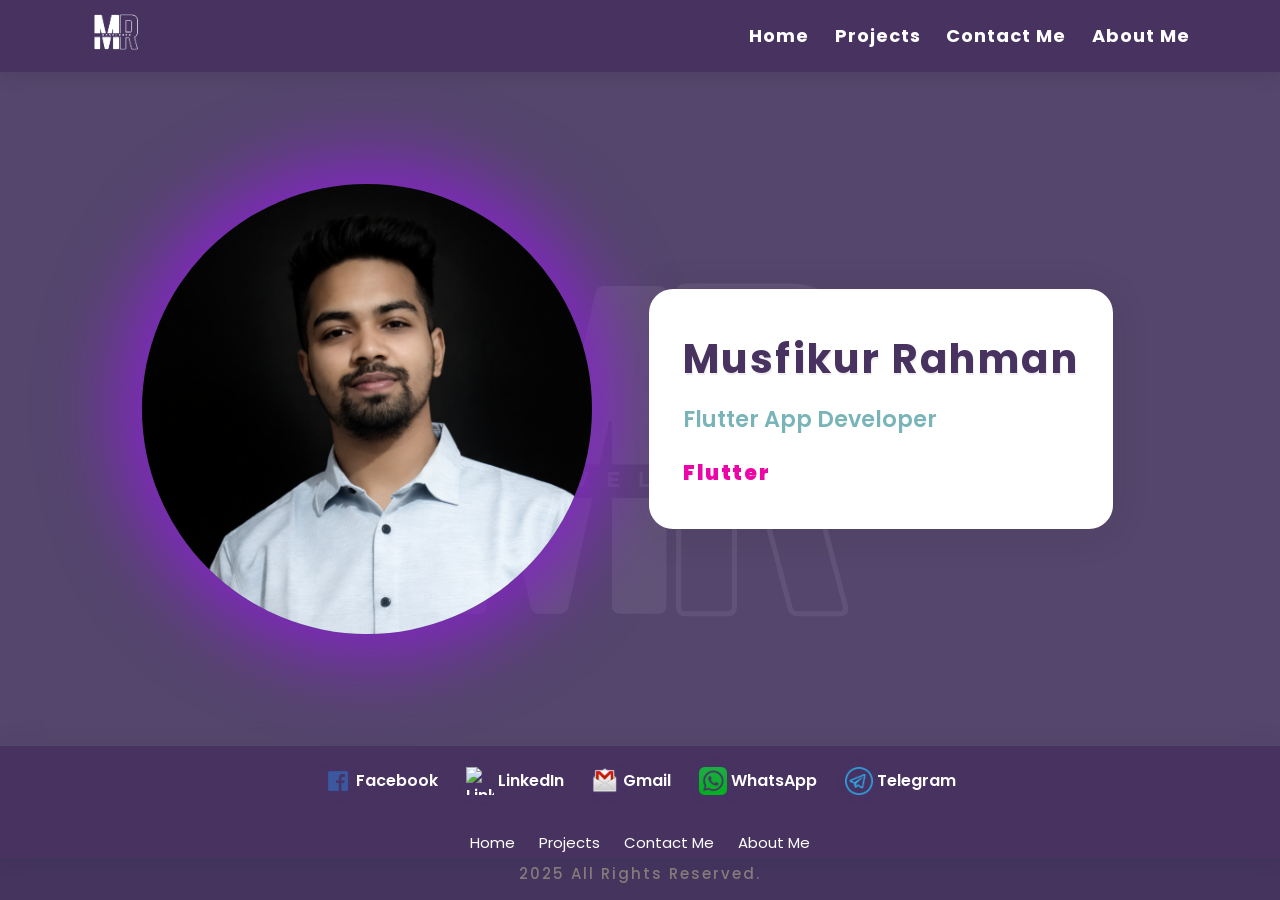
==== index1.html @ 00a0cdd2 ".." ====
<!DOCTYPE html>
<html lang="en">

<head>
    <meta charset="UTF-8" />
    <meta name="viewport" content="width=device-width, initial-scale=1.0" />
    <title>Musfikur Rahman</title>
    <link rel="stylesheet" href="2nd.css" />
    <link href="https://fonts.googleapis.com/css?family=Poppins:500,700&display=swap" rel="stylesheet">
</head>

<body>
    <header>
        <nav class="headers">
            <!-- Mobile layout container -->
            <div class="mobile-header">
              <div class="leftnav">
                <a href="#">
                  <img src="images/inverlogo.png" alt="Logo" style="width: 52px; height: 52px;">
                </a>
              </div>
              <!-- Hamburger / Close toggle -->
              <div class="menu-toggle" id="menu-toggle">
                <span class="menu-icon" id="menu-icon">&#9776;</span> <!-- ☰ -->
                <span class="close-icon" id="close-icon" style="display: none;">&times;</span> <!-- ✖ -->
              </div>
            </div>
          
            <!-- Actual navigation list -->
            <div class="rightnav" id="nav-menu">
              <ul>
                <li><a href="index.html">Home</a></li>
                <li><a href="projects.html">Projects</a></li>
                <li><a href="contact.html">Contact Me</a></li>
                <li><a href="about.html">About Me</a></li>
              </ul>
            </div>
          </nav>
          
      </header>
      
    <main class="mainly">
        <div class="main-wrapper">
            <div class="maindiv">
                <div class="profile-image-wrapper">
                    <img src="images/ppp.png" alt="Profile Image" class="profile-image">
                </div>
            </div>
            <div class="mainleftdiv">
                <div class="bio">
                    <div class="bio-name">Musfikur Rahman</div>
                    <div class="bio-title">Flutter App Developer</div>
                    <span id="element" class="typewriter"> Flutter | Java | Kotlin | Api Integration  </span>
                </div>
            </div>
        </div>
    </main>

    <footer class="foot">
        <a class="icon" href="https://www.facebook.com/musfikurrahmanosham" target="_blank">
            <img src="images/facebook.png" alt="Facebook" width="28" height="28">
            <span>Facebook</span>
        </a>
        <a class="icon" href="https://www.linkedin.com/in/musfikur-rahman-89439b25a/" target="_blank">
            <img class="icon" src="images/linkedin.png" alt="LinkedIn" width="28"
                height="28">
            <span>LinkedIn</span>
        </a>
        <a class="icon" href="mailto:musfikr589@gmail.com" target="_blank">
            <img class="icon" src="images/gmail.png" alt="Gmail" width="27"
                height="28">
            <span>Gmail</span>
        </a>
        <a class="icon" href="https://wa.me/+8801756575046" target="_blank">
            <img class="icon" src="images/whatsapp.png" alt="WhatsApp" width="28"
                height="28">
            <span>WhatsApp</span>
        </a>
        <a class="icon" href="https://t.me/musfikurrahmanosham" target="_blank">
            <img class="icon" src="images/telegram.png" alt="Telegram" width="28"
                height="28">
            <span>Telegram</span>
        </a>
        <div class="footlink">
            <a href="index.html">Home</a>
            <a href="projects.html">Projects</a>
            <a href="contact.html">Contact Me</a>
            <a href="about.html">About Me</a>
        </div>
    </footer>
    <h3 class="copyrights">2025 All Rights Reserved. </h3>
    <div id="root"></div>
    <script crossorigin="anonymous" src="//unpkg.com/same-runtime/dist/index.global.js"></script>
    <script type="module" src="main.ts"></script>
    <script src="main.js"></script>
    <script>
        const menuToggle = document.getElementById("menu-toggle");
        const navMenu = document.getElementById("nav-menu");
        const menuIcon = document.getElementById("menu-icon");
        const closeIcon = document.getElementById("close-icon");
      
        menuToggle.addEventListener("click", () => {
          navMenu.classList.toggle("active");
      
          const isOpen = navMenu.classList.contains("active");
          menuIcon.style.display = isOpen ? "none" : "inline";
          closeIcon.style.display = isOpen ? "inline" : "none";
        });
      </script>
      
</body>

</html>
---- 2nd.css ----
body {
  margin: 0;
  font-family: 'Poppins', Arial, sans-serif;
  background-color: rgb(68, 52, 94);
  color: #241e1c;
  min-height: 100vh;
  display: flex;
  flex-direction: column;
}

header {
  background: #473260;
  color: #fff;
  position: sticky;
  top: 0;
  z-index: 10;
  box-shadow: 0 4px 16px #241e1c20;
}

.headers {
  display: flex;
  align-items: center;
  justify-content: space-between;
  max-width: 1100px;
  margin: 0 auto;
  padding: 0.4rem 2vw;
}


.rightnav {
  transition: max-height 0.4s ease, opacity 0.4s ease;
  overflow: hidden;
}

.rightnav ul {
  display: flex;
  gap: 2vw;
  margin: 0;
  padding: 0;
  list-style: none;
}

.rightnav a {
  color: #fff;
  font-weight: 700;
  text-decoration: none;
  transition: color 0.2s;
  letter-spacing: 1px;
  font-size: 18px;
}

.rightnav a:hover {
  color: #79b5b8;
}

.menu-toggle {
  display: none;
  font-size: 32px;
  color: white;
  cursor: pointer;
  padding: 8px;
  z-index: 999;
}

.menu-icon,
.close-icon {
  font-weight: bold;
  transition: opacity 0.3s ease;
}

.mainly {
  flex: 1;
  display: flex;
  justify-content: center;
  align-items: center;
  min-height: 65vh;
  background: rgba(255, 255, 255, 0.09);
}

.main-wrapper {
  display: flex;
  flex-direction: row;
  align-items: center;
  justify-content: center;
  flex-wrap: wrap;
  gap: 2rem;
  
}

.maindiv {
  display: flex;
  justify-content: center;
  align-items: center;
}

.profile-image-wrapper {
  margin: 2rem 0;
  width: 450px;
  height: 450px;
  border-radius: 50%;
  overflow: hidden;
  box-shadow: 0 0 80px 20px #8823cd;
  transition: transform 0.3s ease;
}

.profile-image-wrapper:hover {
  transform: scale(1.05);
}

.profile-image {
  width: 100%;
  height: 100%;
  object-fit: cover;
  display: block;
}

.mainleftdiv {
  background: #fff;
  padding: 2.5rem 2.1rem;
  border-radius: 24px;
  box-shadow: 0 4px 40px #241e1c18;
  min-width: 320px;
  max-width: 410px;
  margin: 32px 2vw;
  text-align: center;
  animation: fadeIn 1.8s ease;
  min-height: 160px;
}

@keyframes fadeIn {
  from {
    opacity: 0;
    transform: translateY(32px);
  }
  to {
    opacity: 1;
    transform: none;
  }
}

.bio {
  display: flex;
  flex-direction: column;
  gap: 0.8rem;
}

.bio-name {
  font-size: 2.5rem;
  font-weight: 700;
  color: #473260;
  text-shadow: 1px 2px 0 #857b7a22;
  letter-spacing: 0.06em;
}

.bio-title {
  font-size: 1.4rem;
  color: #79b5b8;
  font-weight: 600;
}

.typewriter {
  color: #ed05a7;
  font-size: 1.25rem;
  font-weight: 900;
  letter-spacing: 0.08em;
  margin-top: 10px;
  display: inline-block;
}

footer.foot {
  background: #473260;
  color: #fff;
  padding: 1.3rem 0 0.2rem 0;
  display: flex;
  flex-wrap: wrap;
  justify-content: center;
  align-items: center;
  gap: 2.2vw;
  box-shadow: 0 -2px 28px #15334710;
}

.icon {
  display: flex;
  align-items: center;
  gap: 0.25rem;
  color: #fff;
  text-decoration: none;
  font-weight: 600;
  transition: color 0.2s;
  font-size: 16px;
}

.icon img {
  vertical-align: middle;
  filter: drop-shadow(1px 1px 5px #52349040);
}

.icon:hover {
  color: #79b5b8;
}

.footlink {
  flex-basis: 100%;
  text-align: center;
  margin-top: 7px;
}

.footlink a {
  color: #fff;
  margin: 0 10px;
  text-decoration: none;
  font-size: 15px;
}

.footlink a:hover {
  color: #79b5b8;
}

.copyrights {
  text-align: center;
  font-size: 15px;
  color: #857b7a;
  font-weight: 500;
  letter-spacing: 2px;
  margin-top: 0.25rem;
}

/* ========================== MEDIA QUERIES ========================== */

@media (max-width: 900px) {
  .main-wrapper {
    flex-direction: column;
    align-items: center;
    justify-content: flex-start;
    gap: 2rem;
  }

  .maindiv {
    margin-top: 2rem;
  }

  .mainleftdiv {
    max-width: 80vw;
    min-width: 50vw;
    padding: 2rem 1rem;
  }

  .profile-image-wrapper {
    width: 510px;
    height: 510px;
  }

  .headers {
    flex-direction: column;
    gap: 8px;
    padding: 0.5rem 1vw;
  }
}

@media (max-width: 600px) {
  .mainly {
    padding: 2rem 0;
    min-height: 40vh;
  }

  .main-wrapper {
    gap: 1.5rem;
  }

  .profile-image-wrapper {
    width: 330px;
    height: 330px;
  }

  .mainleftdiv {
    max-width: 98vw;
    min-width: 0;
    margin: 20px 1vw;
    padding: 1rem 0.4rem;
  }

  .bio-name {
    font-size: 1.7rem;
  }

  .menu-toggle {
    display: block;
  }

  .rightnav {
    max-height: 0;
    opacity: 0;
    display: block;
    width: 100%;
  }

  .rightnav.active {
    max-height: 400px;
    opacity: 1;
  }

  .rightnav ul {
    flex-direction: column;
    align-items: flex-start;
    background-color: #473260;
    padding: 1rem 1.5rem;
    border-radius: 10px;
  }

  .rightnav ul li {
    margin: 0.7rem 0;
  }

  .rightnav a {
    font-size: 17px;
  }

  .headers {
    flex-direction: column;
    align-items: stretch;
    padding-bottom: 2px;
  }

  footer.foot {
    gap: 5vw;
    padding-top: 0.4rem;
  }

  .rightnav ul {
    margin-top: 10px;
  }

  .headers {
    padding: 0.6rem 1rem;
  }

  .rightnav ul li a {
    font-size: 17px;
  }

  .rightnav ul {
    width: 100%;
  }
  .mobile-header {
    width: 100%;
    display: flex;
    justify-content: space-between;
    align-items: center;
  }

}


/* ===================== Contact Form Responsiveness ===================== */

form input,
form textarea,
form button {
  width: 100%; /* always take full width of container */
  box-sizing: border-box; /* include padding and border in width */
}

.mainleftdiv {
  text-align: left; /* better alignment for form on small screens */
}

@media (max-width: 768px) {
  .mainleftdiv {
    max-width: 95vw; /* make sure it never overflows */
    padding: 1rem 0.8rem; /* smaller padding on mobile */
    margin: 1rem auto; /* center it */
  }

  form {
    display: flex;
    flex-direction: column;
    gap: 1rem;
  }

  form button {
    padding: 0.8rem;
    font-size: 1rem;
  }
}

/* Optional: avoid horizontal scroll */
body, html {
  overflow-x: hidden;
}

/* Make form placeholders use the global font */
input::placeholder,
textarea::placeholder {
  font-family: 'Poppins', Arial, sans-serif;
  color: #888; /* optional: slightly grey for better look */
  font-weight: 400; /* optional: match body text weight */
  font-size: 1rem; /* optional: adjust size */
}


body::before {
  content: "";
  position: fixed;
  top: 0;
  left: 0;
  width: 100%;
  height: 100%;
  background: url("images/inverlogo.png") no-repeat center center;
  background-size: 500px; /* adjust size of watermark */
  opacity: 0.08; /* faint transparency */
  pointer-events: none; /* don’t block clicks */
  z-index: -1; /* keep it behind everything */
}
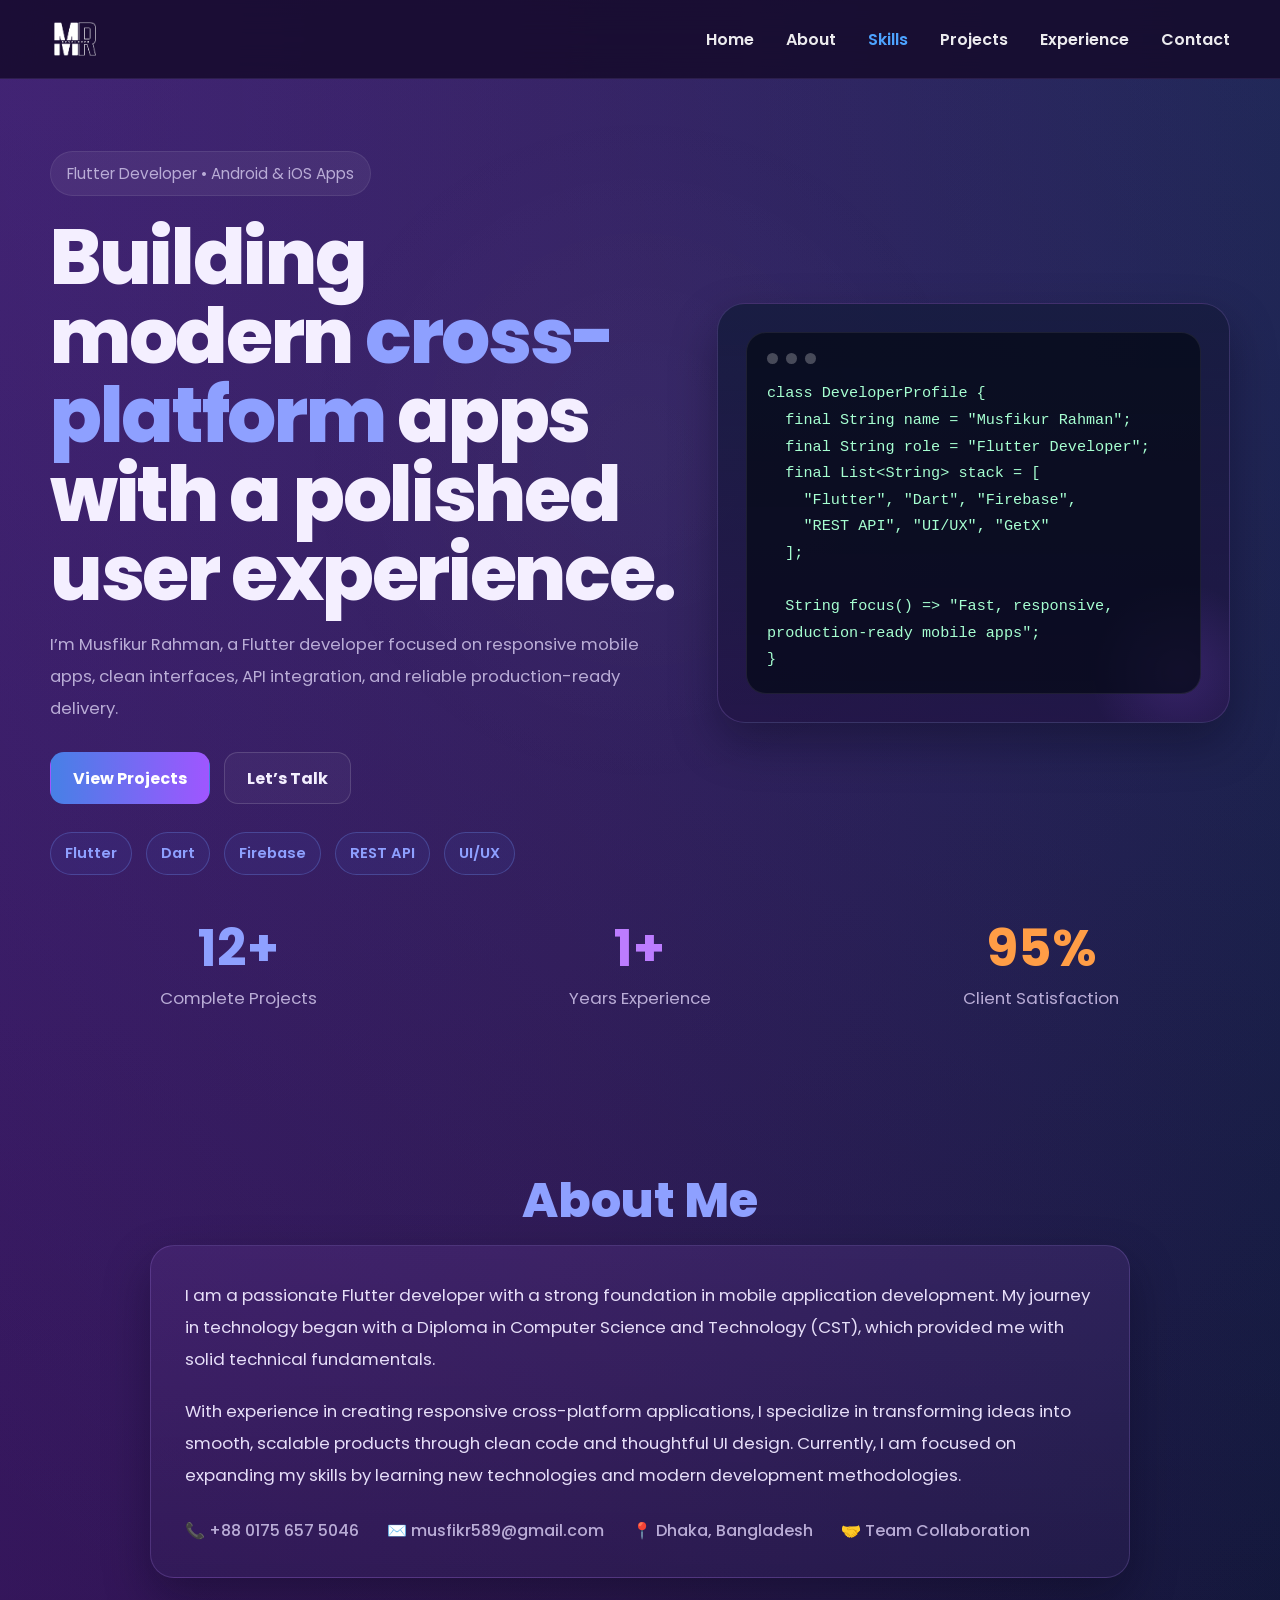
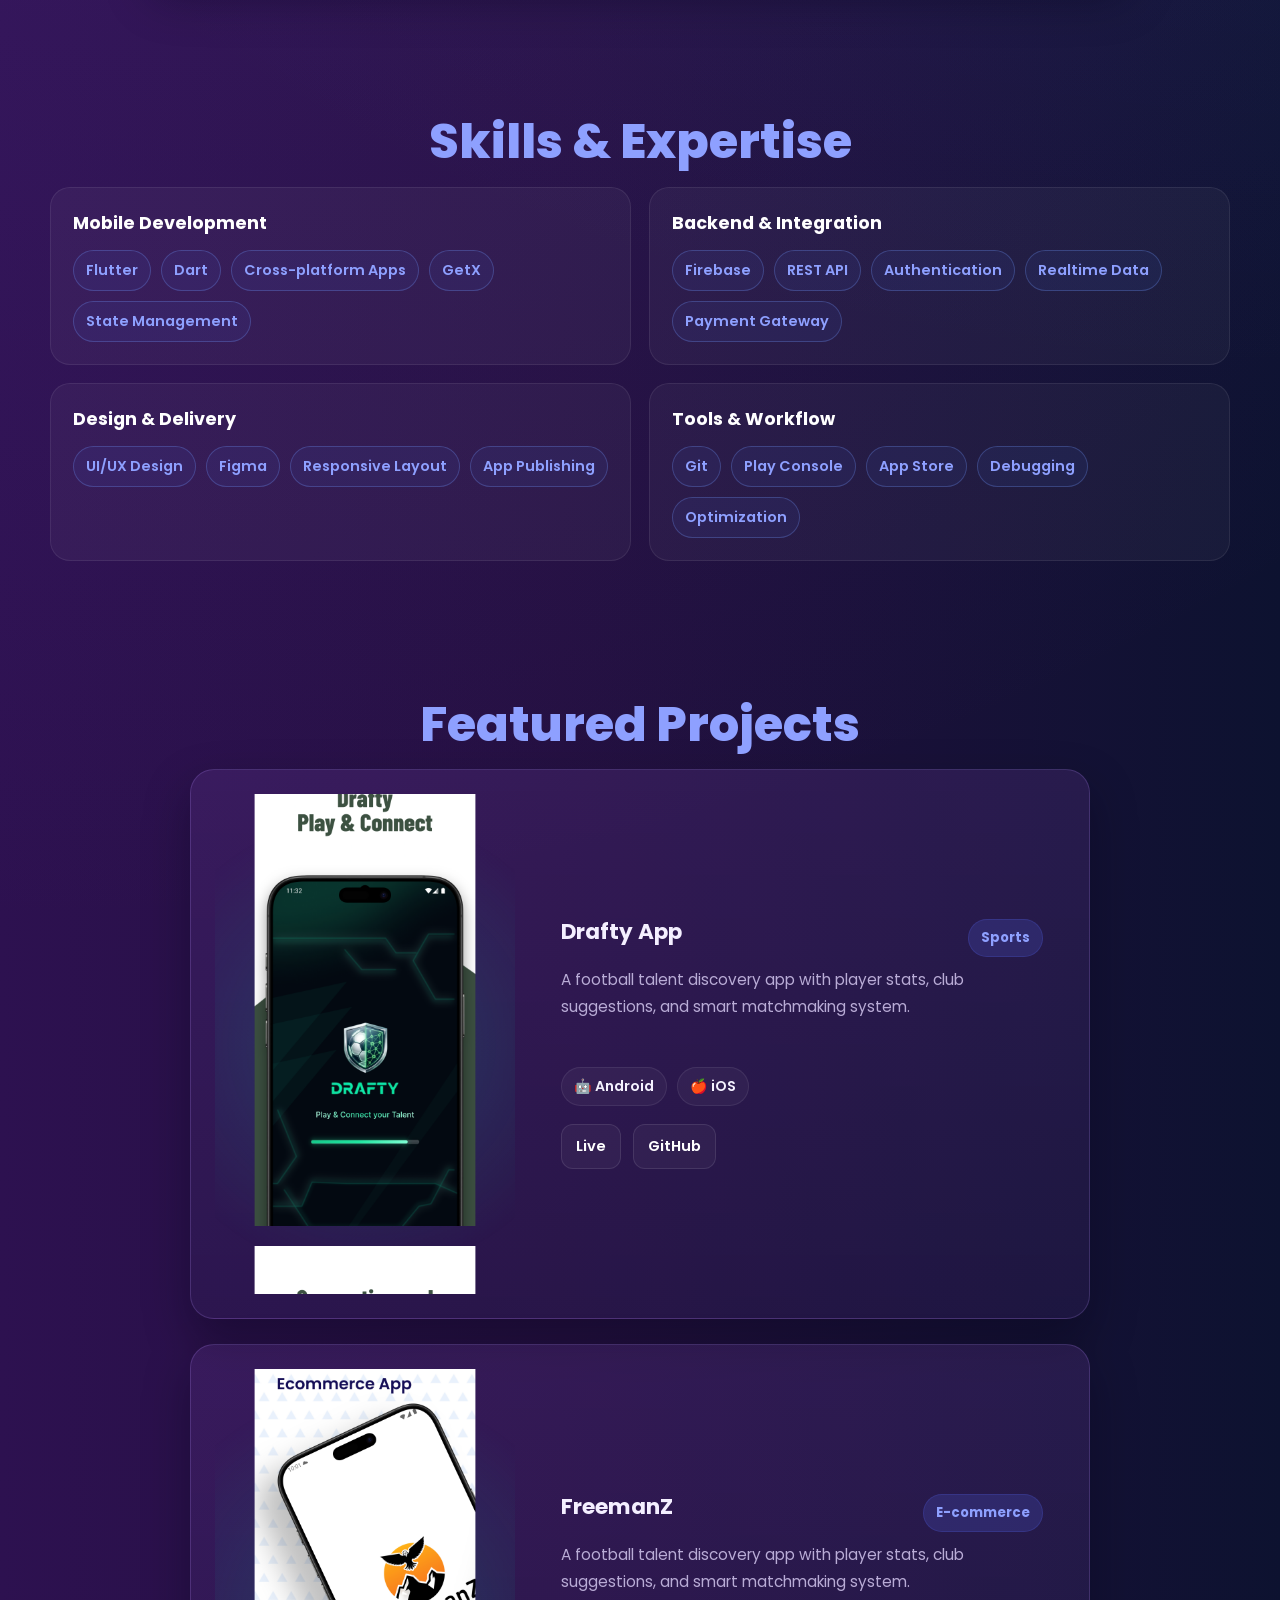
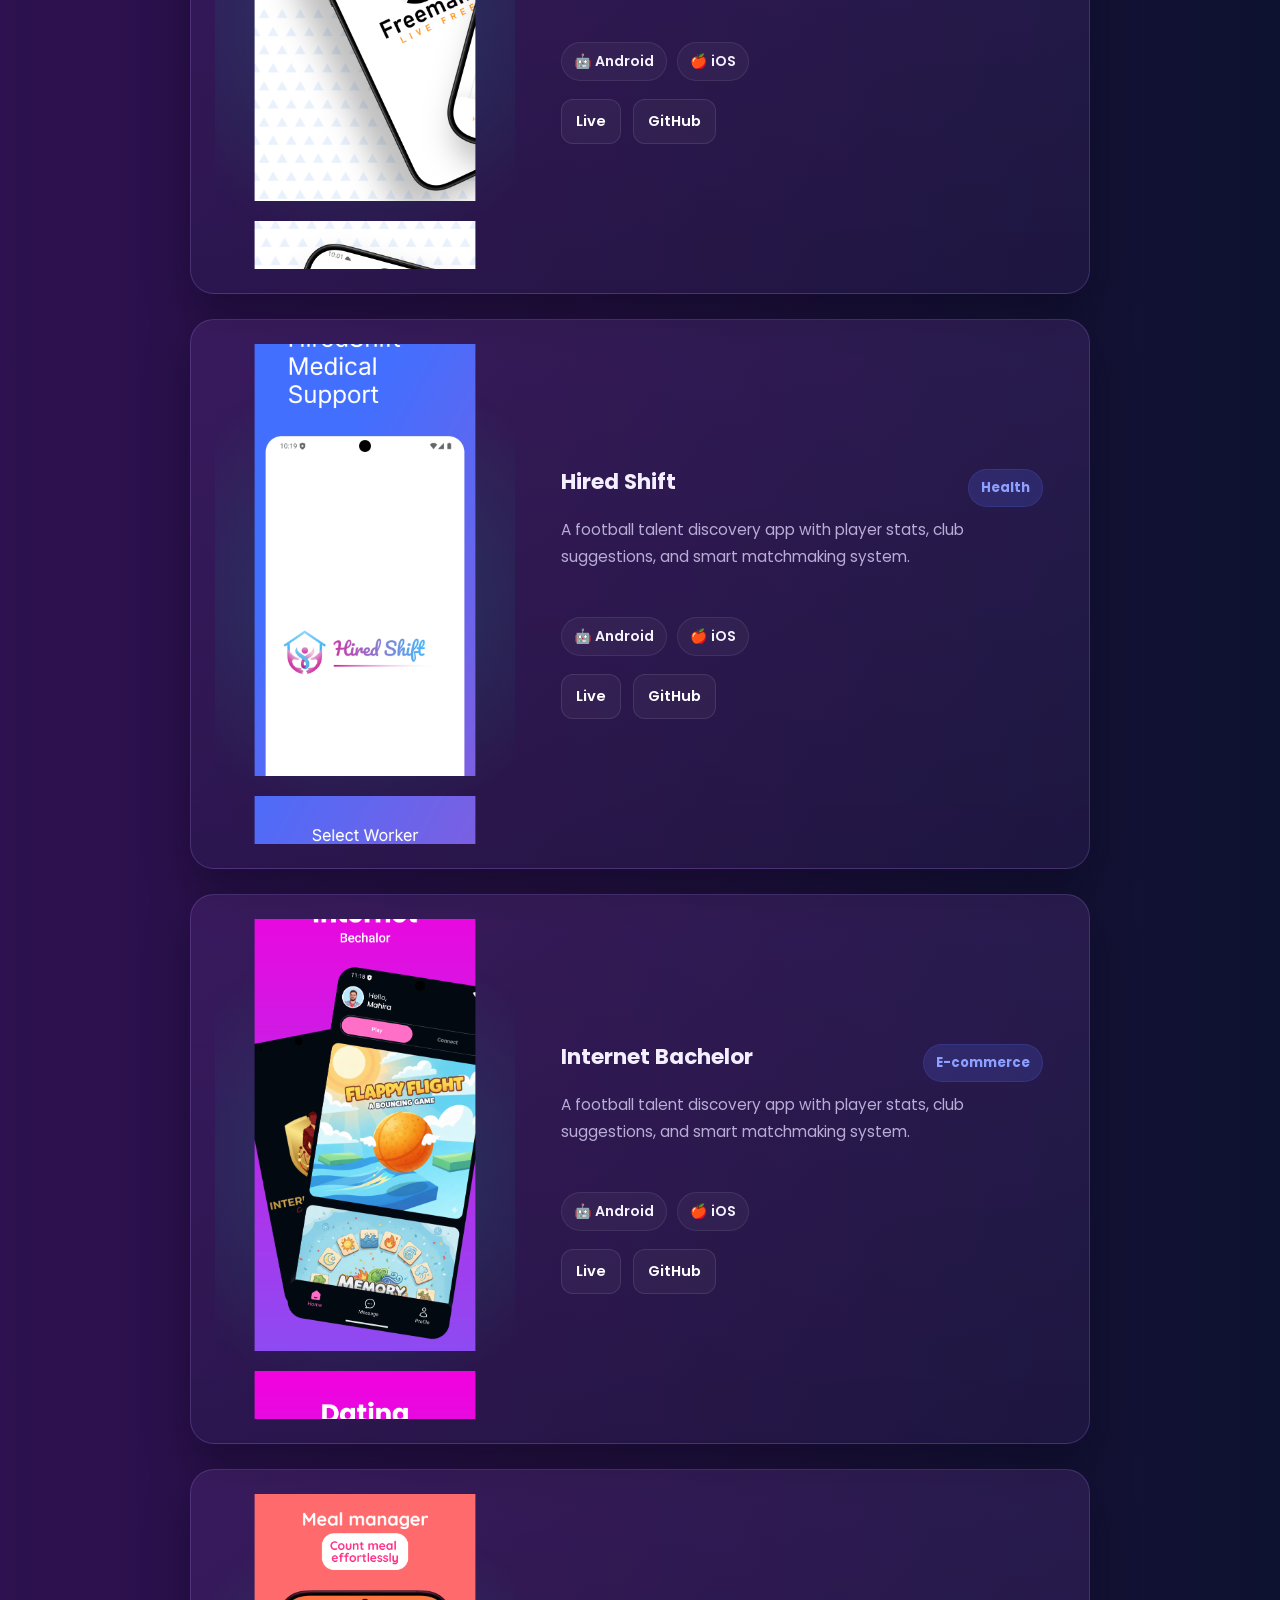
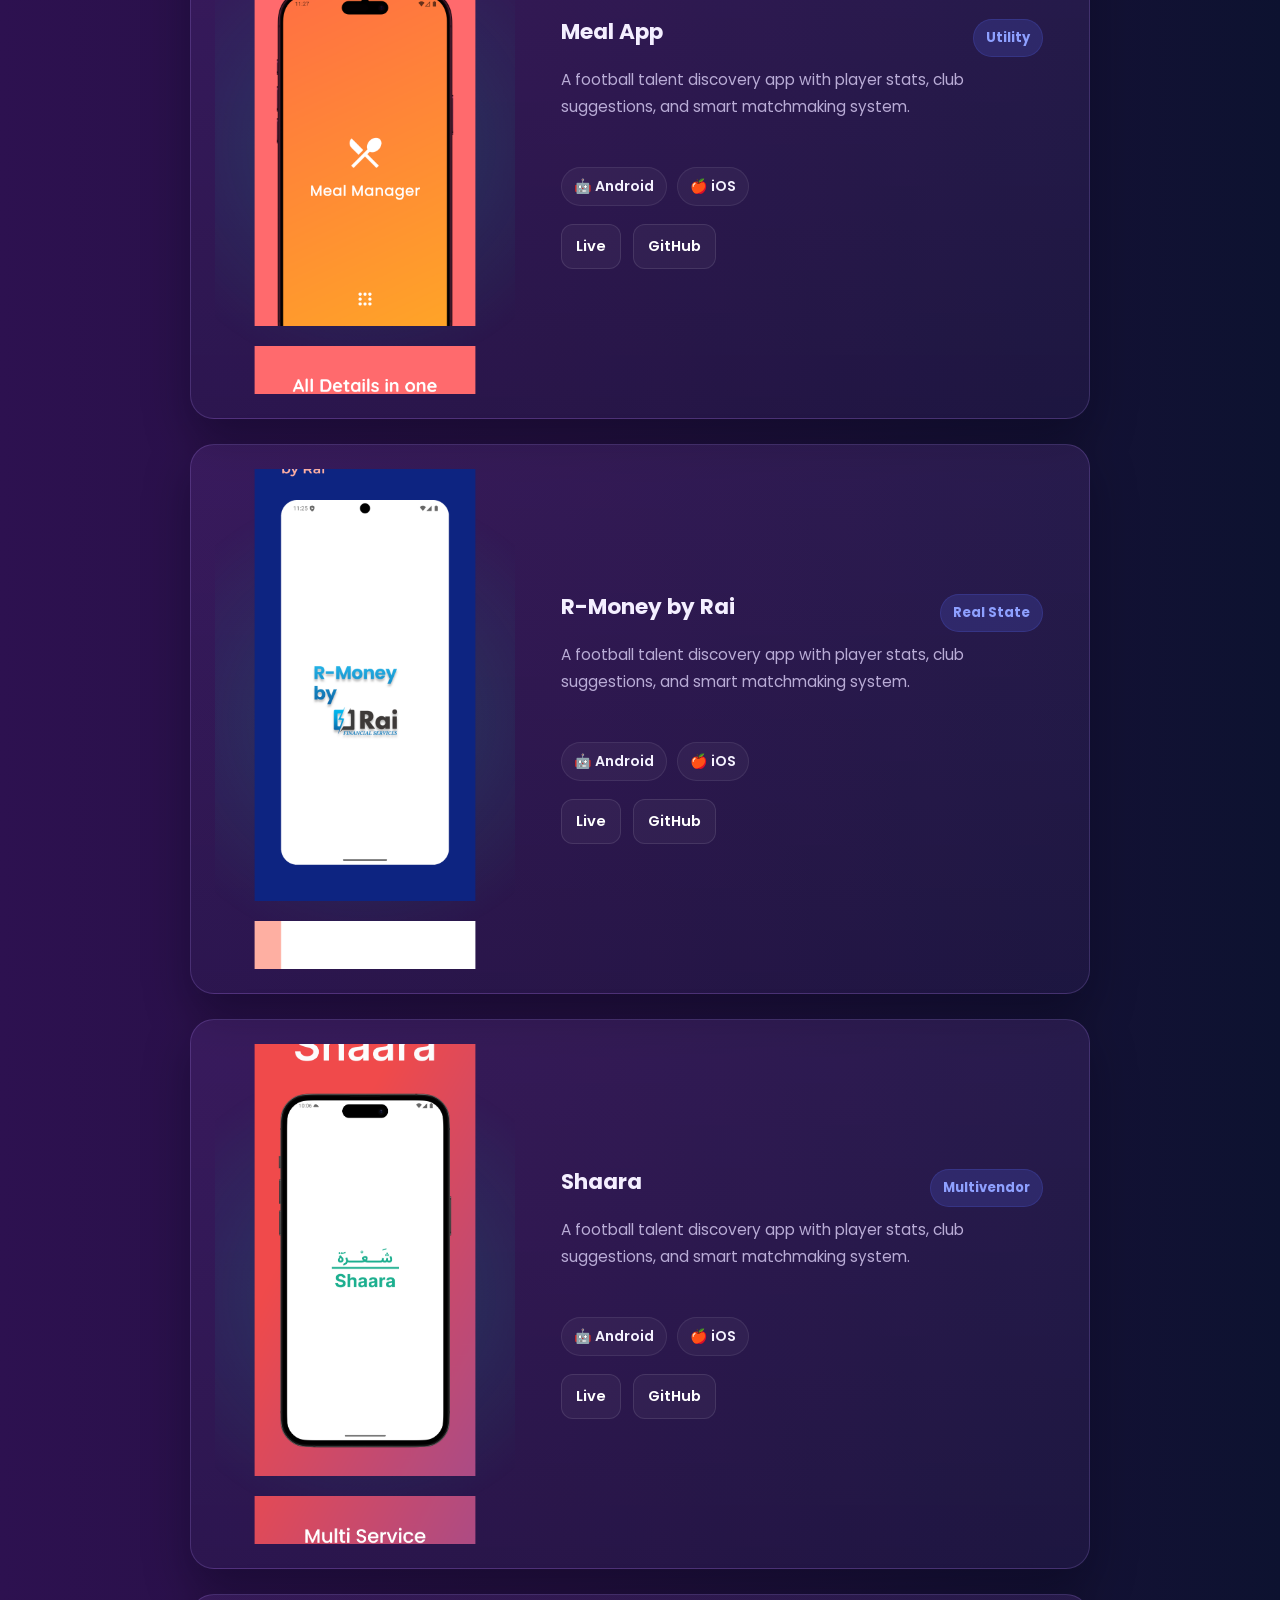
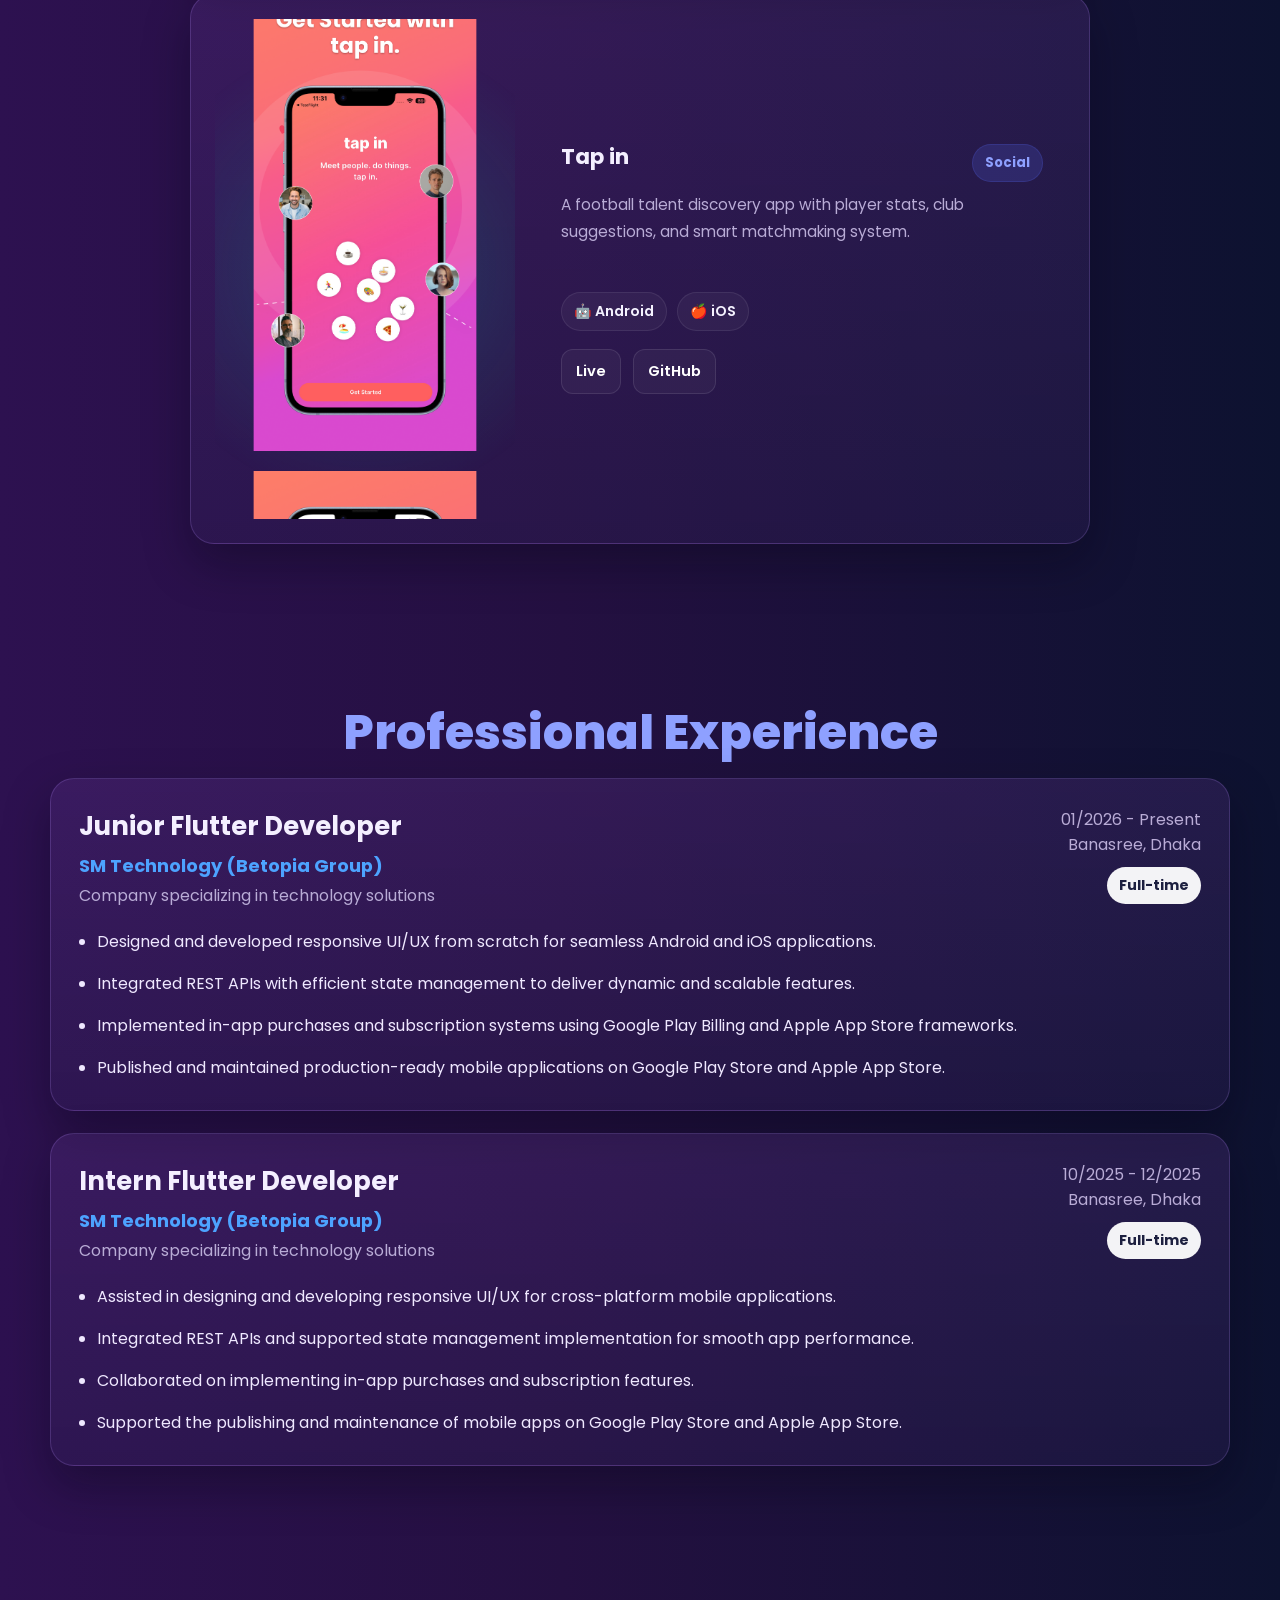
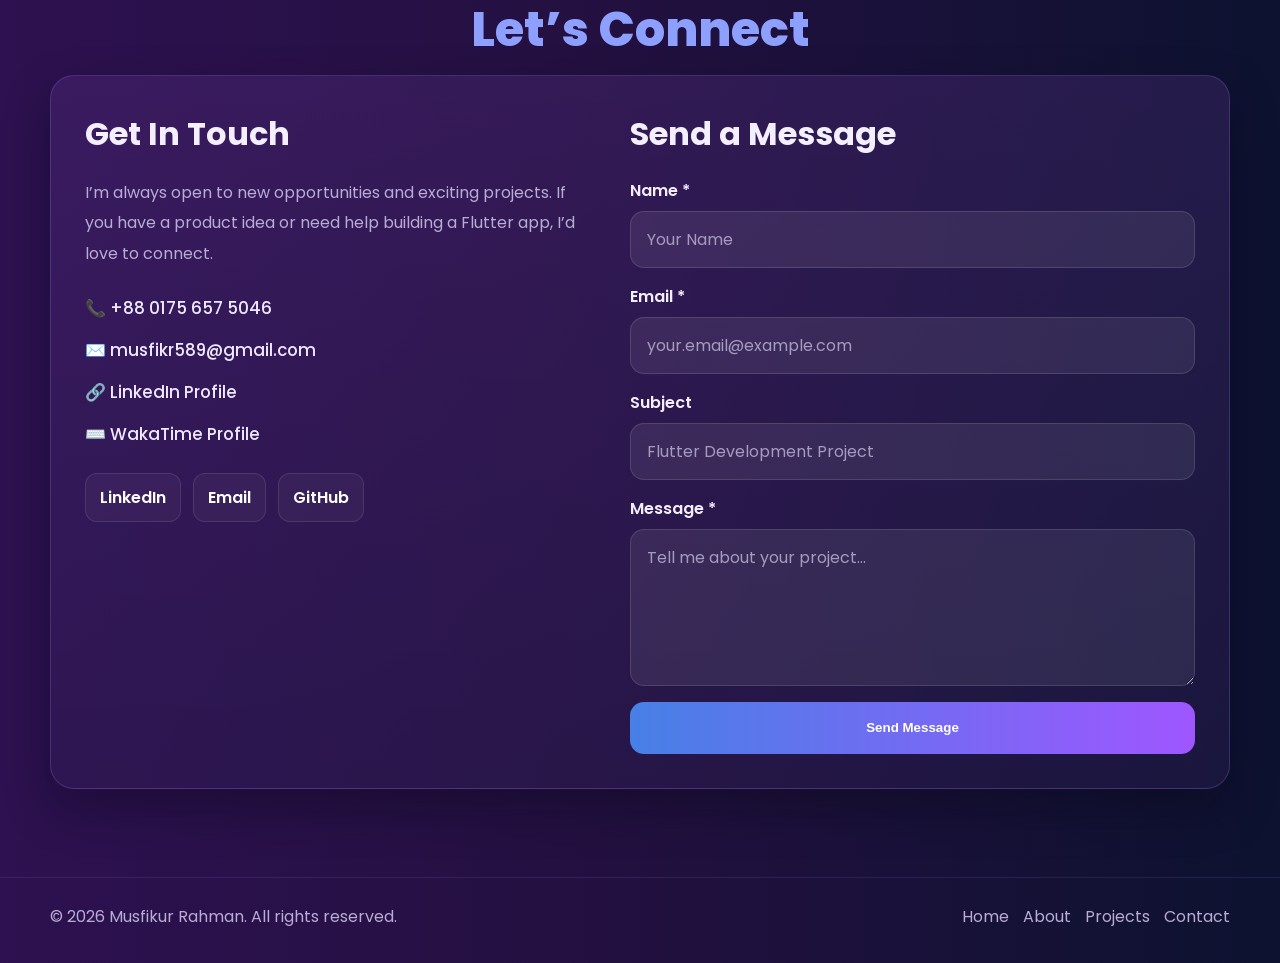
==== commit 760b0be8: "modifyed" ====
--- a/index1.html
+++ b/index1.html
@@ -4,112 +4,290 @@
 <head>
     <meta charset="UTF-8" />
     <meta name="viewport" content="width=device-width, initial-scale=1.0" />
-    <title>Musfikur Rahman</title>
-    <link rel="stylesheet" href="2nd.css" />
-    <link href="https://fonts.googleapis.com/css?family=Poppins:500,700&display=swap" rel="stylesheet">
+    <title>MR | Flutter Developer</title>
+
+    <!-- CSS -->
+    <link rel="stylesheet" href="style.css">
+
+    <!-- Fonts -->
+    <link rel="preconnect" href="https://fonts.googleapis.com">
+    <link rel="preconnect" href="https://fonts.gstatic.com" crossorigin>
+    <link href="https://fonts.googleapis.com/css2?family=Poppins:wght@400;500;600;700;800&display=swap"
+        rel="stylesheet">
 </head>
 
 <body>
+
+    <!-- KEEP EVERYTHING SAME -->
+    <!-- Just REMOVE <style> and <script> -->
+
     <header>
-        <nav class="headers">
-            <!-- Mobile layout container -->
-            <div class="mobile-header">
-              <div class="leftnav">
-                <a href="#">
-                  <img src="images/inverlogo.png" alt="Logo" style="width: 52px; height: 52px;">
-                </a>
-              </div>
-              <!-- Hamburger / Close toggle -->
-              <div class="menu-toggle" id="menu-toggle">
-                <span class="menu-icon" id="menu-icon">&#9776;</span> <!-- ☰ -->
-                <span class="close-icon" id="close-icon" style="display: none;">&times;</span> <!-- ✖ -->
-              </div>
-            </div>
-          
-            <!-- Actual navigation list -->
-            <div class="rightnav" id="nav-menu">
-              <ul>
-                <li><a href="index.html">Home</a></li>
-                <li><a href="projects.html">Projects</a></li>
-                <li><a href="contact.html">Contact Me</a></li>
-                <li><a href="about.html">About Me</a></li>
-              </ul>
-            </div>
-          </nav>
-          
-      </header>
-      
-    <main class="mainly">
-        <div class="main-wrapper">
-            <div class="maindiv">
-                <div class="profile-image-wrapper">
-                    <img src="images/ppp.png" alt="Profile Image" class="profile-image">
-                </div>
-            </div>
-            <div class="mainleftdiv">
-                <div class="bio">
-                    <div class="bio-name">Musfikur Rahman</div>
-                    <div class="bio-title">Flutter App Developer</div>
-                    <span id="element" class="typewriter"> Flutter | Java | Kotlin | Api Integration  </span>
-                </div>
-            </div>
+        <div class="container nav">
+            <a href="#home" class="brand"><img src="/images/inverlogo.png" alt="" height="50"></a>
+            <button class="menu-btn" id="menuBtn" aria-label="Toggle menu">☰</button>
+            <ul class="nav-links" id="navLinks">
+                <li><a href="#home">Home</a></li>
+                <li><a href="#about">About</a></li>
+                <li><a href="#skills">Skills</a></li>
+                <li><a href="#projects">Projects</a></li>
+                <li><a href="#experience">Experience</a></li>
+                <li><a href="#contact">Contact</a></li>
+            </ul>
         </div>
+    </header>
+
+    <main>
+        <section class="hero" id="home">
+            <div class="container hero-grid">
+                <div>
+                    <div class="eyebrow">Flutter Developer • Android & iOS Apps</div>
+                    <h1>Building modern <span>cross-platform</span> apps with a polished user experience.</h1>
+                    <p>
+                        I’m Musfikur Rahman, a Flutter developer focused on responsive mobile apps,
+                        clean interfaces, API integration, and reliable production-ready delivery.
+                    </p>
+                    <div class="hero-actions">
+                        <a class="btn btn-primary" href="#projects">View Projects</a>
+                        <a class="btn btn-secondary" href="#contact">Let’s Talk</a>
+                    </div>
+                    <div class="hero-meta">
+                        <span class="chip">Flutter</span>
+                        <span class="chip">Dart</span>
+                        <span class="chip">Firebase</span>
+                        <span class="chip">REST API</span>
+                        <span class="chip">UI/UX</span>
+                    </div>
+                </div>
+
+                <div class="hero-card">
+                    <div class="code-window">
+                        <div class="dots"><span></span><span></span><span></span></div>
+                        <pre>class DeveloperProfile {
+  final String name = "Musfikur Rahman";
+  final String role = "Flutter Developer";
+  final List&lt;String&gt; stack = [
+    "Flutter", "Dart", "Firebase",
+    "REST API", "UI/UX", "GetX"
+  ];
+
+  String focus() =&gt; "Fast, responsive,
+production-ready mobile apps";
+}</pre>
+                    </div>
+                </div>
+            </div>
+
+            <div class="container stats">
+                <div class="stat"><strong>12+</strong><span>Complete Projects</span></div>
+                <div class="stat"><strong>1+</strong><span>Years Experience</span></div>
+                <div class="stat"><strong>95%</strong><span>Client Satisfaction</span></div>
+            </div>
+        </section>
+
+        <section class="section" id="about">
+            <div class="container">
+                <h2 class="section-title">About Me</h2>
+                <div class="about-card">
+                    <p>I am a passionate Flutter developer with a strong foundation in mobile application development.
+                        My
+                        journey
+                        in technology began with a Diploma in Computer Science and Technology (CST), which provided me
+                        with
+                        solid
+                        technical fundamentals.
+                    </p>
+                    <p>
+                        With experience in creating responsive cross-platform applications, I specialize in transforming
+                        ideas into
+                        smooth, scalable products through clean code and thoughtful UI design. Currently, I am focused
+                        on
+                        expanding
+                        my skills by learning new technologies and modern development methodologies.
+                    </p>
+                    <div class="about-contact">
+                        <div>📞 <span>+88 0175 657 5046</span></div>
+                        <div>✉️ <span>musfikr589@gmail.com</span></div>
+                        <div>📍 <span>Dhaka, Bangladesh</span></div>
+                        <div>🤝 <span>Team Collaboration</span></div>
+                    </div>
+                </div>
+            </div>
+        </section>
+
+        <section class="section" id="skills">
+            <div class="container">
+                <h2 class="section-title">Skills & Expertise</h2>
+
+                <div class="skills-grid">
+                    <div class="skill-box">
+                        <h3>Mobile Development</h3>
+                        <div class="skill-tags">
+                            <span>Flutter</span><span>Dart</span><span>Cross-platform
+                                Apps</span><span>GetX</span><span>State
+                                Management</span>
+                        </div>
+                    </div>
+                    <div class="skill-box">
+                        <h3>Backend & Integration</h3>
+                        <div class="skill-tags">
+                            <span>Firebase</span><span>REST API</span><span>Authentication</span><span>Realtime
+                                Data</span><span>Payment Gateway</span>
+                        </div>
+                    </div>
+                    <div class="skill-box">
+                        <h3>Design & Delivery</h3>
+                        <div class="skill-tags">
+                            <span>UI/UX Design</span><span>Figma</span><span>Responsive Layout</span><span>App
+                                Publishing</span>
+                        </div>
+                    </div>
+                    <div class="skill-box">
+                        <h3>Tools & Workflow</h3>
+                        <div class="skill-tags">
+                            <span>Git</span><span>Play Console</span><span>App
+                                Store</span><span>Debugging</span><span>Optimization</span>
+                        </div>
+                    </div>
+                </div>
+            </div>
+        </section>
+
+        <section class="section" id="projects">
+            <div class="container">
+                <h2 class="section-title">Featured Projects</h2>
+                <div class="projects-grid" id="projectsContainer"></div>
+            </div>
+        </section>
+
+        <section class="section" id="experience">
+            <div class="container">
+                <h2 class="section-title">Professional Experience</h2>
+                <div class="experience-list">
+
+                    <article class="experience-card">
+                        <div class="experience-head">
+                            <div>
+                                <h3>Junior Flutter Developer</h3>
+                                <h4>SM Technology (Betopia Group)</h4>
+                                <p>Company specializing in technology solutions</p>
+                            </div>
+                            <div class="experience-meta">
+                                <div>01/2026 - Present</div>
+                                <div>Banasree, Dhaka</div>
+                                <span class="pill">Full-time</span>
+                            </div>
+                        </div>
+                        <ul class="experience-points">
+                            <li>Designed and developed responsive UI/UX from scratch for seamless Android and iOS
+                                applications.</li>
+                            <li>Integrated REST APIs with efficient state management to deliver dynamic and scalable
+                                features.</li>
+                            <li>Implemented in-app purchases and subscription systems using Google Play Billing and
+                                Apple
+                                App Store
+                                frameworks.</li>
+                            <li>Published and maintained production-ready mobile applications on Google Play Store and
+                                Apple
+                                App
+                                Store.</li>
+                        </ul>
+                    </article>
+
+                    <article class="experience-card">
+                        <div class="experience-head">
+                            <div>
+                                <h3>Intern Flutter Developer</h3>
+                                <h4>SM Technology (Betopia Group)</h4>
+                                <p>Company specializing in technology solutions</p>
+                            </div>
+                            <div class="experience-meta">
+                                <div>10/2025 - 12/2025</div>
+                                <div>Banasree, Dhaka</div>
+                                <span class="pill">Full-time</span>
+                            </div>
+                        </div>
+                        <ul class="experience-points">
+                            <li>Assisted in designing and developing responsive UI/UX for cross-platform mobile
+                                applications.</li>
+                            <li>Integrated REST APIs and supported state management implementation for smooth app
+                                performance.</li>
+                            <li>Collaborated on implementing in-app purchases and subscription features.</li>
+                            <li>Supported the publishing and maintenance of mobile apps on Google Play Store and Apple
+                                App
+                                Store.</li>
+                        </ul>
+                    </article>
+
+                </div>
+            </div>
+        </section>
+
+        <section class="section" id="contact">
+            <div class="container">
+                <h2 class="section-title">Let’s Connect</h2>
+                <div class="contact-wrap">
+                    <div class="contact-info">
+                        <h3>Get In Touch</h3>
+                        <p>I’m always open to new opportunities and exciting projects. If you have a product idea or
+                            need
+                            help
+                            building a Flutter app, I’d love to connect.</p>
+                        <div class="contact-list">
+                            <span>📞 +88 0175 657 5046</span>
+                            <a href="mailto:musfikr589@gmail.com">✉️ musfikr589@gmail.com</a>
+                            <a href="#">🔗 LinkedIn Profile</a>
+                            <a href="#">⌨️ WakaTime Profile</a>
+                        </div>
+                        <div class="socials">
+                            <a href="#">LinkedIn</a>
+                            <a href="#">Email</a>
+                            <a href="#">GitHub</a>
+                        </div>
+                    </div>
+
+                    <div class="contact-form">
+                        <h3>Send a Message</h3>
+                        <form action="mailto:your@email.com" method="POST" enctype="text/plain">
+                            <div class="field">
+                                <label for="name">Name *</label>
+                                <input id="name" type="text" placeholder="Your Name" />
+                            </div>
+                            <div class="field">
+                                <label for="email">Email *</label>
+                                <input id="email" type="email" placeholder="your.email@example.com" />
+                            </div>
+                            <div class="field">
+                                <label for="subject">Subject</label>
+                                <input id="subject" type="text" placeholder="Flutter Development Project" />
+                            </div>
+                            <div class="field">
+                                <label for="message">Message *</label>
+                                <textarea id="message" rows="5" placeholder="Tell me about your project..."></textarea>
+                            </div>
+                            <button type="submit" class="btn btn-primary">Send Message</button>
+                        </form>
+                    </div>
+                </div>
+            </div>
+        </section>
     </main>
 
-    <footer class="foot">
-        <a class="icon" href="https://www.facebook.com/musfikurrahmanosham" target="_blank">
-            <img src="images/facebook.png" alt="Facebook" width="28" height="28">
-            <span>Facebook</span>
-        </a>
-        <a class="icon" href="https://www.linkedin.com/in/musfikur-rahman-89439b25a/" target="_blank">
-            <img class="icon" src="images/linkedin.png" alt="LinkedIn" width="28"
-                height="28">
-            <span>LinkedIn</span>
-        </a>
-        <a class="icon" href="mailto:musfikr589@gmail.com" target="_blank">
-            <img class="icon" src="images/gmail.png" alt="Gmail" width="27"
-                height="28">
-            <span>Gmail</span>
-        </a>
-        <a class="icon" href="https://wa.me/+8801756575046" target="_blank">
-            <img class="icon" src="images/whatsapp.png" alt="WhatsApp" width="28"
-                height="28">
-            <span>WhatsApp</span>
-        </a>
-        <a class="icon" href="https://t.me/musfikurrahmanosham" target="_blank">
-            <img class="icon" src="images/telegram.png" alt="Telegram" width="28"
-                height="28">
-            <span>Telegram</span>
-        </a>
-        <div class="footlink">
-            <a href="index.html">Home</a>
-            <a href="projects.html">Projects</a>
-            <a href="contact.html">Contact Me</a>
-            <a href="about.html">About Me</a>
+    <footer>
+        <div class="container footer-inner">
+            <p>© 2026 Musfikur Rahman. All rights reserved.</p>
+            <div class="footer-links">
+                <a href="#home">Home</a>
+                <a href="#about">About</a>
+                <a href="#projects">Projects</a>
+                <a href="#contact">Contact</a>
+            </div>
         </div>
     </footer>
-    <h3 class="copyrights">2025 All Rights Reserved. </h3>
-    <div id="root"></div>
-    <script crossorigin="anonymous" src="//unpkg.com/same-runtime/dist/index.global.js"></script>
-    <script type="module" src="main.ts"></script>
-    <script src="main.js"></script>
-    <script>
-        const menuToggle = document.getElementById("menu-toggle");
-        const navMenu = document.getElementById("nav-menu");
-        const menuIcon = document.getElementById("menu-icon");
-        const closeIcon = document.getElementById("close-icon");
-      
-        menuToggle.addEventListener("click", () => {
-          navMenu.classList.toggle("active");
-      
-          const isOpen = navMenu.classList.contains("active");
-          menuIcon.style.display = isOpen ? "none" : "inline";
-          closeIcon.style.display = isOpen ? "inline" : "none";
-        });
-      </script>
-      
+
+    <!-- Scripts -->
+    <script src="projects.js"></script>
+    <script src="script.js"></script>
+
 </body>
 
-</html>
-
-
+</html>
--- a/style.css
+++ b/style.css
@@ -0,0 +1,873 @@
+:root {
+    --bg-1: #170a2f;
+    --bg-2: #2b0f4f;
+    --surface: rgba(112, 63, 160, 0.22);
+    --surface-strong: rgba(138, 88, 197, 0.22);
+    --border: rgba(183, 144, 255, 0.2);
+    --text: #f4efff;
+    --muted: #b9acd6;
+    --primary: #8ea0ff;
+    --secondary: #9d59ff;
+    --accent: #4da3ff;
+    --success: #091225;
+    --shadow: 0 20px 45px rgba(5, 7, 20, 0.35);
+    --radius: 24px;
+    --container: 1180px;
+    --header-h: 78px;
+}
+
+* {
+    box-sizing: border-box;
+    margin: 0;
+    padding: 0;
+}
+
+html {
+    scroll-behavior: smooth;
+}
+
+body {
+    font-family: 'Poppins', sans-serif;
+    color: var(--text);
+    background:
+        radial-gradient(circle at top left, rgba(135, 80, 220, 0.22), transparent 28%),
+        radial-gradient(circle at top right, rgba(77, 163, 255, 0.12), transparent 22%),
+        linear-gradient(90deg, #2d1150 0%, #241041 44%, #0d1230 100%);
+    overflow-x: hidden;
+}
+
+body::before {
+    content: "";
+    position: fixed;
+    inset: 0;
+    pointer-events: none;
+    background: radial-gradient(circle at center, rgba(255, 255, 255, 0.04), transparent 45%);
+    opacity: 0.65;
+    z-index: -2;
+}
+
+a {
+    color: inherit;
+    text-decoration: none;
+}
+
+img {
+    max-width: 100%;
+    display: block;
+}
+
+.container {
+    width: min(var(--container), calc(100% - 32px));
+    margin: 0 auto;
+}
+
+.section {
+    padding: 110px 0 28px;
+    scroll-margin-top: calc(var(--header-h) + 18px);
+}
+
+.section-title {
+    text-align: center;
+    font-size: clamp(2rem, 4vw, 3rem);
+    line-height: 1.1;
+    color: var(--primary);
+    margin-bottom: 18px;
+    font-weight: 800;
+}
+
+.section-lead {
+    max-width: 760px;
+    margin: 0 auto 48px;
+    text-align: center;
+    color: var(--muted);
+    font-size: 1rem;
+    line-height: 1.8;
+}
+
+header {
+    position: sticky;
+    top: 0;
+    z-index: 1000;
+    backdrop-filter: blur(18px);
+    background: rgba(21, 10, 42, 0.84);
+    border-bottom: 1px solid rgba(177, 144, 255, 0.12);
+}
+
+.nav {
+    min-height: var(--header-h);
+    display: flex;
+    align-items: center;
+    justify-content: space-between;
+    gap: 20px;
+}
+
+.brand {
+    font-size: 2rem;
+    font-weight: 800;
+    letter-spacing: 0.02em;
+    color: var(--primary);
+}
+
+.nav-links {
+    display: flex;
+    align-items: center;
+    gap: 32px;
+    list-style: none;
+}
+
+.nav-links a {
+    font-weight: 600;
+    color: rgba(255, 255, 255, 0.92);
+    transition: color .25s ease;
+}
+
+.nav-links a:hover,
+.nav-links a.active {
+    color: var(--accent);
+}
+
+.menu-btn {
+    display: none;
+    width: 48px;
+    height: 48px;
+    border-radius: 14px;
+    border: 1px solid rgba(255, 255, 255, 0.1);
+    background: rgba(255, 255, 255, 0.05);
+    color: white;
+    font-size: 1.4rem;
+    cursor: pointer;
+}
+
+.hero {
+    padding: 72px 0 40px;
+    min-height: calc(100vh - var(--header-h));
+    display: grid;
+    align-items: center;
+}
+
+.hero-grid {
+    display: grid;
+    grid-template-columns: 1.1fr 0.9fr;
+    gap: 40px;
+    align-items: center;
+}
+
+.eyebrow {
+    display: inline-flex;
+    align-items: center;
+    gap: 10px;
+    padding: 10px 16px;
+    background: rgba(255, 255, 255, 0.06);
+    border: 1px solid rgba(255, 255, 255, 0.08);
+    border-radius: 999px;
+    color: var(--muted);
+    margin-bottom: 22px;
+    font-size: 0.95rem;
+}
+
+.hero h1 {
+    font-size: clamp(2.6rem, 6vw, 5.3rem);
+    line-height: 1.03;
+    margin-bottom: 16px;
+    font-weight: 800;
+    letter-spacing: -0.03em;
+}
+
+.hero h1 span {
+    color: var(--primary);
+}
+
+.hero p {
+    max-width: 640px;
+    color: var(--muted);
+    line-height: 1.9;
+    font-size: 1.04rem;
+    margin-bottom: 28px;
+}
+
+.hero-actions {
+    display: flex;
+    flex-wrap: wrap;
+    gap: 14px;
+    margin-bottom: 28px;
+}
+
+.btn {
+    display: inline-flex;
+    align-items: center;
+    justify-content: center;
+    gap: 10px;
+    min-height: 52px;
+    padding: 0 22px;
+    border-radius: 14px;
+    border: 1px solid transparent;
+    font-weight: 700;
+    transition: transform .22s ease, box-shadow .22s ease, background .22s ease;
+}
+
+.btn:hover {
+    transform: translateY(-2px);
+    box-shadow: 0 12px 30px rgba(0, 0, 0, 0.25);
+}
+
+.btn-primary {
+    background: linear-gradient(90deg, #4780e6 0%, #9f56ff 100%);
+    color: white;
+}
+
+.btn-secondary {
+    border-color: rgba(255, 255, 255, 0.14);
+    background: rgba(255, 255, 255, 0.04);
+    color: var(--text);
+}
+
+.hero-meta {
+    display: flex;
+    flex-wrap: wrap;
+    gap: 14px;
+}
+
+.chip {
+    padding: 10px 14px;
+    border-radius: 999px;
+    color: var(--primary);
+    border: 1px solid rgba(115, 155, 255, 0.28);
+    background: rgba(68, 126, 255, 0.07);
+    font-size: 0.92rem;
+    font-weight: 600;
+}
+
+.hero-card {
+    padding: 28px;
+    background: linear-gradient(180deg, rgba(23, 28, 64, 0.92), rgba(33, 20, 68, 0.78));
+    border: 1px solid var(--border);
+    border-radius: 28px;
+    box-shadow: var(--shadow);
+    position: relative;
+    overflow: hidden;
+}
+
+.hero-card::after {
+    content: "";
+    position: absolute;
+    inset: auto -40px -40px auto;
+    width: 180px;
+    height: 180px;
+    border-radius: 50%;
+    background: radial-gradient(circle, rgba(157, 89, 255, 0.18), transparent 70%);
+}
+
+.code-window {
+    border: 1px solid rgba(255, 255, 255, 0.08);
+    background: rgba(6, 10, 24, 0.74);
+    border-radius: 20px;
+    padding: 20px;
+    position: relative;
+    z-index: 1;
+}
+
+.dots {
+    display: flex;
+    gap: 8px;
+    margin-bottom: 16px;
+}
+
+.dots span {
+    width: 11px;
+    height: 11px;
+    border-radius: 50%;
+    background: rgba(255, 255, 255, 0.25);
+}
+
+.code-window pre {
+    white-space: pre-wrap;
+    color: #a6ffd1;
+    line-height: 1.75;
+    font-size: 0.95rem;
+    font-family: Consolas, Monaco, monospace;
+}
+
+.stats {
+    display: grid;
+    grid-template-columns: repeat(3, 1fr);
+    gap: 24px;
+    margin-top: 34px;
+}
+
+.stat {
+    text-align: center;
+    padding: 14px;
+}
+
+.stat strong {
+    display: block;
+    font-size: clamp(2rem, 4vw, 3.6rem);
+    color: var(--primary);
+    line-height: 1;
+    margin-bottom: 10px;
+}
+
+.stat:nth-child(2) strong {
+    color: #bc7cff;
+}
+
+.stat:nth-child(3) strong {
+    color: #ff9d46;
+}
+
+.stat span {
+    color: var(--muted);
+    font-size: 1.05rem;
+}
+
+.about-card,
+.experience-card,
+.contact-wrap,
+.project-card {
+    background: linear-gradient(180deg, rgba(101, 58, 150, 0.25), rgba(51, 35, 91, 0.3));
+    border: 1px solid var(--border);
+    border-radius: var(--radius);
+    box-shadow: var(--shadow);
+}
+
+.about-card {
+    max-width: 980px;
+    margin: 0 auto;
+    padding: 34px;
+}
+
+.about-card p {
+    color: #e6def8;
+    line-height: 1.9;
+    font-size: 1.05rem;
+    margin-bottom: 20px;
+}
+
+.about-contact {
+    display: flex;
+    flex-wrap: wrap;
+    gap: 18px 28px;
+    margin-top: 26px;
+    color: var(--text);
+}
+
+.about-contact span {
+    color: var(--muted);
+    font-weight: 500;
+}
+
+.skills-grid {
+    display: grid;
+    grid-template-columns: repeat(2, minmax(0, 1fr));
+    gap: 18px;
+}
+
+.skill-box {
+    padding: 22px;
+    border-radius: 20px;
+    background: rgba(255, 255, 255, 0.04);
+    border: 1px solid rgba(255, 255, 255, 0.08);
+}
+
+.skill-box h3 {
+    font-size: 1.1rem;
+    margin-bottom: 14px;
+    color: white;
+}
+
+.skill-tags {
+    display: flex;
+    flex-wrap: wrap;
+    gap: 10px;
+}
+
+.skill-tags span {
+    padding: 9px 12px;
+    border-radius: 999px;
+    border: 1px solid rgba(115, 155, 255, 0.28);
+    color: var(--primary);
+    background: rgba(68, 126, 255, 0.07);
+    font-size: 0.9rem;
+    font-weight: 600;
+}
+
+/* .projects-grid {
+      display: grid;
+      grid-template-columns: repeat(3, minmax(0, 1fr));
+      gap: 24px;
+    } */
+.projects-grid {
+    grid-template-columns: 1fr;
+    max-width: 900px;
+    margin: 0 auto;
+}
+
+.project-card {
+    overflow: hidden;
+    transition: transform .25s ease, box-shadow .25s ease;
+}
+
+.project-card:hover {
+    transform: translateY(-6px);
+    box-shadow: 0 24px 45px rgba(0, 0, 0, 0.28);
+}
+
+.project-image {
+    position: relative;
+    aspect-ratio: 16 / 10;
+    overflow: hidden;
+    border-radius: 10px;
+    background: linear-gradient(135deg, rgba(116, 86, 201, 0.45), rgba(30, 26, 69, 0.45));
+}
+
+.project-image img {
+    width: 100%;
+    height: 100%;
+    object-fit: contain;
+}
+
+.project-body {
+    padding: 22px;
+}
+
+.project-top {
+    display: flex;
+    align-items: flex-start;
+    justify-content: space-between;
+    gap: 12px;
+    margin-bottom: 10px;
+}
+
+.project-top h3 {
+    font-size: 1.35rem;
+    line-height: 1.2;
+}
+
+.project-top .tag {
+    background: rgba(89, 110, 255, 0.18);
+    color: var(--primary);
+    border: 1px solid rgba(89, 110, 255, 0.18);
+    padding: 8px 12px;
+    border-radius: 999px;
+    font-size: 0.82rem;
+    font-weight: 700;
+    white-space: nowrap;
+}
+
+.project-desc {
+    color: var(--muted);
+    line-height: 1.75;
+    font-size: 0.96rem;
+    min-height: 82px;
+    margin-bottom: 18px;
+}
+
+.platforms {
+    display: flex;
+    flex-wrap: wrap;
+    gap: 10px;
+    margin-bottom: 18px;
+}
+
+.platform {
+    display: inline-flex;
+    align-items: center;
+    gap: 8px;
+    padding: 8px 12px;
+    border-radius: 999px;
+    background: rgba(255, 255, 255, 0.04);
+    border: 1px solid rgba(255, 255, 255, 0.08);
+    color: #f5f3ff;
+    font-size: 0.88rem;
+    font-weight: 600;
+}
+
+.project-links {
+    display: flex;
+    flex-wrap: wrap;
+    gap: 12px;
+}
+
+.project-link {
+    padding: 11px 14px;
+    border-radius: 12px;
+    border: 1px solid rgba(255, 255, 255, 0.1);
+    background: rgba(255, 255, 255, 0.04);
+    color: white;
+    font-weight: 600;
+    font-size: 0.92rem;
+}
+
+.experience-list {
+    display: grid;
+    gap: 22px;
+}
+
+.experience-card {
+    padding: 28px;
+}
+
+.experience-head {
+    display: flex;
+    justify-content: space-between;
+    gap: 20px;
+    margin-bottom: 20px;
+}
+
+.experience-head h3 {
+    font-size: 1.6rem;
+    margin-bottom: 6px;
+}
+
+.experience-head h4 {
+    color: var(--accent);
+    font-size: 1.12rem;
+    margin-bottom: 4px;
+}
+
+.experience-head p,
+.experience-meta {
+    color: var(--muted);
+}
+
+.experience-meta {
+    text-align: right;
+    min-width: 170px;
+}
+
+.pill {
+    display: inline-flex;
+    margin-top: 10px;
+    padding: 8px 12px;
+    border-radius: 999px;
+    background: rgba(255, 255, 255, 0.95);
+    color: #1d2040;
+    font-weight: 700;
+    font-size: 0.88rem;
+}
+
+.experience-points {
+    display: grid;
+    gap: 14px;
+    padding-left: 18px;
+    color: #efe8ff;
+    line-height: 1.75;
+}
+
+.contact-wrap {
+    display: grid;
+    grid-template-columns: 0.95fr 1.05fr;
+    gap: 34px;
+    padding: 34px;
+}
+
+.contact-info h3,
+.contact-form h3 {
+    font-size: 2rem;
+    margin-bottom: 20px;
+}
+
+.contact-info p {
+    color: var(--muted);
+    line-height: 1.9;
+    margin-bottom: 26px;
+    max-width: 520px;
+}
+
+.contact-list {
+    display: grid;
+    gap: 16px;
+    margin-bottom: 26px;
+}
+
+.contact-list a,
+.contact-list span {
+    color: #efe8ff;
+    font-size: 1.05rem;
+    font-weight: 500;
+}
+
+.socials {
+    display: flex;
+    gap: 12px;
+    flex-wrap: wrap;
+}
+
+.socials a {
+    padding: 11px 14px;
+    border-radius: 12px;
+    border: 1px solid rgba(255, 255, 255, 0.1);
+    background: rgba(255, 255, 255, 0.04);
+    color: white;
+    font-weight: 600;
+}
+
+.contact-form form {
+    display: grid;
+    gap: 16px;
+}
+
+.field {
+    display: grid;
+    gap: 8px;
+}
+
+.field label {
+    font-weight: 600;
+    color: #f5eeff;
+}
+
+.field input,
+.field textarea {
+    width: 100%;
+    border: 1px solid rgba(255, 255, 255, 0.12);
+    background: rgba(255, 255, 255, 0.08);
+    color: white;
+    border-radius: 14px;
+    padding: 15px 16px;
+    font: inherit;
+    outline: none;
+}
+
+.field input::placeholder,
+.field textarea::placeholder {
+    color: #a69cc0;
+}
+
+.field input:focus,
+.field textarea:focus {
+    border-color: rgba(120, 162, 255, 0.45);
+    box-shadow: 0 0 0 3px rgba(120, 162, 255, 0.12);
+}
+
+.contact-form button {
+    border: 0;
+    cursor: pointer;
+}
+
+footer {
+    border-top: 1px solid rgba(177, 144, 255, 0.12);
+    margin-top: 60px;
+    padding: 26px 0 34px;
+}
+
+.footer-inner {
+    display: flex;
+    justify-content: space-between;
+    gap: 20px;
+    align-items: center;
+    color: var(--muted);
+    flex-wrap: wrap;
+}
+
+.footer-links {
+    display: flex;
+    gap: 14px;
+    flex-wrap: wrap;
+}
+
+.footer-links a:hover {
+    color: white;
+}
+
+.project-card.new-layout {
+    display: grid;
+    grid-template-columns: 300px 1fr;
+    gap: 24px;
+    align-items: center;
+    padding: 24px;
+    width: 100%;
+}
+
+/* SLIDER */
+.project-slider {
+    height: 500px;
+    overflow: hidden;
+    border-radius: 22px;
+    position: relative;
+    perspective: 1000px;
+    /* enables depth */
+}
+
+/* PARALLAX BACKGROUND */
+.project-slider::after {
+    content: "";
+    position: absolute;
+    inset: 0;
+    background: radial-gradient(circle at 50% 50%, rgba(0, 255, 200, 0.15), transparent 70%);
+    z-index: 0;
+    transform: translateZ(-50px) scale(1.2);
+}
+
+/* SLIDES */
+.slides {
+    position: relative;
+    z-index: 2;
+    display: flex;
+    flex-direction: column;
+    will-change: transform;
+}
+
+.slides img {
+    width: 100%;
+    height: 500px;
+    object-fit: contain;
+    flex-shrink: 0;
+
+    /* subtle depth */
+    transform: scale(0.96);
+    transition: transform 0.4s ease;
+}
+
+.slides {
+    display: flex;
+    flex-direction: column;
+    height: 100%;
+}
+
+.slides img {
+    width: 100%;
+    height: 500px;
+    object-fit: contain;
+    flex-shrink: 0;
+}
+
+/* RESPONSIVE */
+@media (max-width: 820px) {
+    .project-card.new-layout {
+        grid-template-columns: 1fr;
+    }
+
+    .project-slider {
+        height: 300px;
+    }
+
+    .slides img {
+        height: 300px;
+    }
+}
+
+@media (max-width: 1080px) {
+
+    .hero-grid,
+    .contact-wrap,
+    .projects-grid {
+        grid-template-columns: 1fr 1fr;
+    }
+
+    .hero-grid {
+        grid-template-columns: 1fr;
+    }
+
+    .hero-card {
+        max-width: 760px;
+    }
+}
+
+@media (max-width: 820px) {
+    .nav {
+        min-height: auto;
+        padding: 14px 0;
+        flex-wrap: wrap;
+    }
+
+    .menu-btn {
+        display: inline-flex;
+        align-items: center;
+        justify-content: center;
+    }
+
+    .nav-links {
+        width: 100%;
+        display: none;
+        flex-direction: column;
+        align-items: flex-start;
+        gap: 16px;
+        padding: 18px;
+        border-radius: 18px;
+        background: rgba(255, 255, 255, 0.04);
+        border: 1px solid rgba(255, 255, 255, 0.08);
+    }
+
+    .nav-links.show {
+        display: flex;
+    }
+
+    .stats,
+    .skills-grid,
+    .projects-grid,
+    .contact-wrap {
+        grid-template-columns: 1fr;
+    }
+
+    .experience-head {
+        flex-direction: column;
+    }
+
+    .experience-meta {
+        text-align: left;
+    }
+
+    .project-slider {
+        height: 500px;
+        overflow: hidden;
+        border-radius: 20px;
+        position: relative;
+    }
+
+    .slides {
+        display: flex;
+        flex-direction: column;
+    }
+
+    .slides img {
+        width: 100%;
+        height: 500px;
+        object-fit: contain;
+        flex-shrink: 0;
+    }
+}
+
+
+@media (max-width: 560px) {
+    .container {
+        width: min(100% - 20px, var(--container));
+    }
+
+    .hero {
+        padding-top: 42px;
+    }
+
+    .section {
+        padding-top: 88px;
+    }
+
+    .hero h1 {
+        font-size: 2.5rem;
+    }
+
+    .section-title {
+        font-size: 2.15rem;
+    }
+
+    .about-card,
+    .experience-card,
+    .contact-wrap,
+    .project-body,
+    .hero-card {
+        padding: 20px;
+    }
+
+    .project-desc {
+        min-height: auto;
+    }
+
+    .hero-actions .btn {
+        width: 100%;
+    }
+
+    .footer-inner {
+        flex-direction: column;
+        align-items: flex-start;
+    }
+}
